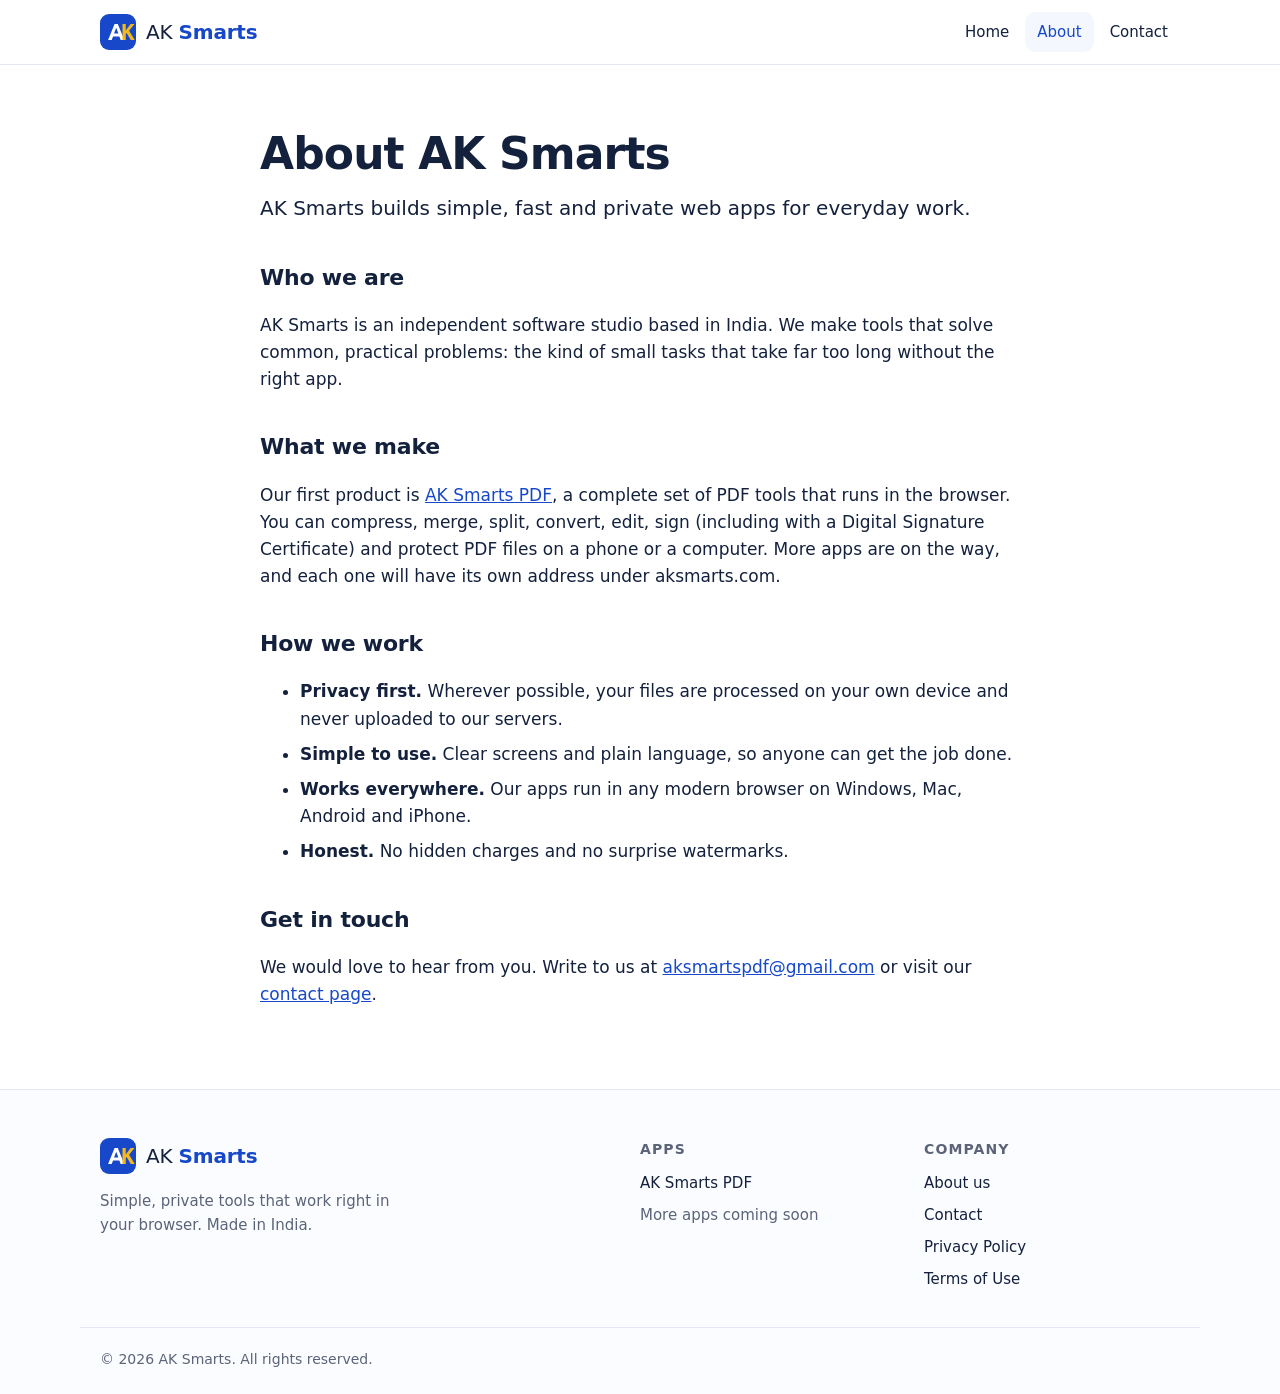
==== about.html @ f4418b17 "Add files via upload" ====
<!doctype html>
<html lang="en">
<head>
<meta charset="utf-8">
<meta name="viewport" content="width=device-width, initial-scale=1">
<title>About us | AK Smarts</title>
<meta name="description" content="Learn about AK Smarts, an Indian software studio building simple, private web apps like AK Smarts PDF.">
<link rel="canonical" href="https://aksmarts.com/about.html">
<meta property="og:title" content="About us | AK Smarts">
<meta property="og:description" content="Learn about AK Smarts, an Indian software studio building simple, private web apps like AK Smarts PDF.">
<meta property="og:url" content="https://aksmarts.com/about.html">
<meta property="og:type" content="website">
<meta property="og:image" content="https://aksmarts.com/pdf-app-icon.png">
<meta name="theme-color" content="#1748c9">
<link rel="icon" href="/favicon.ico" sizes="any">
<link rel="apple-touch-icon" href="/apple-touch-icon.png">
<link rel="stylesheet" href="/style.css">
<script async src="https://pagead2.googlesyndication.com/pagead/js/adsbygoogle.js?client=ca-pub-7291442848970194" crossorigin="anonymous"></script>
</head>
<body>
<header class="top">
  <div class="wrap bar">
    <a class="brand" href="/"><svg class="mark" viewBox="0 0 40 40" aria-hidden="true"><rect width="40" height="40" rx="10" fill="#1748c9"/><path d="M9 29 16.2 11h3.6L27 29h-4l-1.5-4h-7l-1.5 4Zm6.6-7.3h4.8L18 15.2Z" fill="#fff"/><path d="M25 11h3.6v7.2L34 11h4.3l-6 7.6L38.6 29h-4.4l-4.6-7.8-1 1.2V29H25Z" fill="#f5b81b"/></svg><span>AK <b>Smarts</b></span></a>
    <nav><a href="/">Home</a><a href="/about.html" aria-current="page">About</a><a href="/contact.html">Contact</a></nav>
  </div>
</header>
<main>

<section class="wrap section prose">
  <h1>About AK Smarts</h1>
  <p class="lead">AK Smarts builds simple, fast and private web apps for everyday work.</p>
  <h2>Who we are</h2>
  <p>AK Smarts is an independent software studio based in India. We make tools that solve common, practical problems: the kind of small tasks that take far too long without the right app.</p>
  <h2>What we make</h2>
  <p>Our first product is <a href="https://pdf.aksmarts.com/">AK Smarts PDF</a>, a complete set of PDF tools that runs in the browser. You can compress, merge, split, convert, edit, sign (including with a Digital Signature Certificate) and protect PDF files on a phone or a computer. More apps are on the way, and each one will have its own address under aksmarts.com.</p>
  <h2>How we work</h2>
  <ul>
    <li><b>Privacy first.</b> Wherever possible, your files are processed on your own device and never uploaded to our servers.</li>
    <li><b>Simple to use.</b> Clear screens and plain language, so anyone can get the job done.</li>
    <li><b>Works everywhere.</b> Our apps run in any modern browser on Windows, Mac, Android and iPhone.</li>
    <li><b>Honest.</b> No hidden charges and no surprise watermarks.</li>
  </ul>
  <h2>Get in touch</h2>
  <p>We would love to hear from you. Write to us at <a href="mailto:aksmartspdf@gmail.com">aksmartspdf@gmail.com</a> or visit our <a href="/contact.html">contact page</a>.</p>
</section>

</main>
<footer class="foot">
  <div class="wrap fgrid">
    <div>
      <a class="brand" href="/"><svg class="mark" viewBox="0 0 40 40" aria-hidden="true"><rect width="40" height="40" rx="10" fill="#1748c9"/><path d="M9 29 16.2 11h3.6L27 29h-4l-1.5-4h-7l-1.5 4Zm6.6-7.3h4.8L18 15.2Z" fill="#fff"/><path d="M25 11h3.6v7.2L34 11h4.3l-6 7.6L38.6 29h-4.4l-4.6-7.8-1 1.2V29H25Z" fill="#f5b81b"/></svg><span>AK <b>Smarts</b></span></a>
      <p>Simple, private tools that work right in your browser. Made in India.</p>
    </div>
    <div>
      <h4>Apps</h4>
      <a href="https://pdf.aksmarts.com/">AK Smarts PDF</a>
      <span class="muted">More apps coming soon</span>
    </div>
    <div>
      <h4>Company</h4>
      <a href="/about.html">About us</a>
      <a href="/contact.html">Contact</a>
      <a href="/privacy.html">Privacy Policy</a>
      <a href="/terms.html">Terms of Use</a>
    </div>
  </div>
  <div class="wrap copy">© <span id="y">2026</span> AK Smarts. All rights reserved.</div>
</footer>
<script>document.getElementById('y').textContent=new Date().getFullYear()</script>
</body>
</html>
---- style.css ----
:root{--blue:#1748c9;--blue-d:#0f338f;--gold:#f5b81b;--ink:#14213d;--muted:#5b6478;--line:#e3e8f2;--bg:#ffffff;--soft:#f4f7fd;--radius:16px}
*{box-sizing:border-box}
html{scroll-behavior:smooth}
body{margin:0;font-family:system-ui,-apple-system,"Segoe UI",Roboto,"Noto Sans",Arial,sans-serif;color:var(--ink);background:var(--bg);line-height:1.6;font-size:17px}
a{color:var(--blue)}
img{max-width:100%;height:auto}
.wrap{max-width:1120px;margin:0 auto;padding:0 20px}
.muted{color:var(--muted)}

.top{position:sticky;top:0;z-index:10;background:rgba(255,255,255,.92);backdrop-filter:blur(8px);border-bottom:1px solid var(--line)}
.bar{display:flex;align-items:center;justify-content:space-between;height:64px;gap:12px}
.brand{display:flex;align-items:center;gap:10px;text-decoration:none;color:var(--ink);font-size:20px;letter-spacing:-.01em}
.brand b{color:var(--blue)}
.mark{width:36px;height:36px;flex:none}
nav{display:flex;gap:4px}
nav a{text-decoration:none;color:var(--ink);padding:8px 12px;border-radius:10px;font-size:15px;font-weight:500}
nav a:hover,nav a[aria-current]{background:var(--soft);color:var(--blue)}

.hero{background:linear-gradient(135deg,#0f338f 0%,#1748c9 55%,#2a6bf2 100%);color:#fff;padding:80px 0 88px}
.eyebrow{text-transform:uppercase;letter-spacing:.14em;font-size:13px;font-weight:700;color:var(--gold);margin:0 0 12px}
.hero h1{font-size:clamp(32px,5.5vw,56px);line-height:1.1;margin:0 0 18px;max-width:14ch;letter-spacing:-.02em}
.lead{font-size:clamp(17px,2vw,20px);max-width:60ch;margin:0 0 28px}
.hero .lead{color:#dbe5ff}
.cta{display:flex;flex-wrap:wrap;gap:12px}
.btn{display:inline-block;background:var(--gold);color:#1b1500;text-decoration:none;font-weight:700;padding:13px 22px;border-radius:12px;border:2px solid var(--gold);font-size:16px}
.btn:hover{filter:brightness(1.05)}
.btn.ghost{background:transparent;color:inherit;border-color:currentColor}
.prose .btn.ghost,.center .btn.ghost{color:var(--blue)}
.link{font-weight:600;text-decoration:none}
.link:hover{text-decoration:underline}

.section{padding:64px 20px}
h2{font-size:clamp(24px,3vw,32px);margin:0 0 24px;letter-spacing:-.01em}
h3{margin:0 0 8px;font-size:20px}

.apps{display:grid;grid-template-columns:2fr 1fr;gap:24px}
.app-card{border:1px solid var(--line);border-radius:var(--radius);padding:28px;background:#fff;box-shadow:0 6px 24px rgba(20,33,61,.06)}
.app-head{display:flex;align-items:center;gap:16px;margin-bottom:12px}
.app-head img{border-radius:16px}
.app-head h3{margin:0}
.app-head p{margin:0;font-size:15px}
.badge{margin-left:auto;background:#e6f6ec;color:#167a3d;font-weight:700;font-size:13px;padding:4px 10px;border-radius:999px}
.tools{display:grid;grid-template-columns:repeat(2,1fr);gap:10px;margin:20px 0 24px}
.tool{display:flex;gap:12px;align-items:center;padding:12px;border:1px solid var(--line);border-radius:12px;text-decoration:none;color:var(--ink)}
.tool:hover{border-color:var(--blue);background:var(--soft)}
.ti{width:40px;height:40px;flex:none;border-radius:10px;background:var(--soft);color:var(--blue);display:grid;place-items:center;font-weight:700;font-size:18px}
.tool b{display:block;font-size:15px}
.tool small{display:block;color:var(--muted);font-size:13px;line-height:1.35}
.soon{background:var(--soft);border-style:dashed;display:flex;flex-direction:column;justify-content:center}
.soon-icon{width:56px;height:56px;border-radius:14px;background:#fff;border:1px dashed #b9c5e0;display:grid;place-items:center;font-size:30px;color:var(--blue);margin-bottom:16px}

.why{background:var(--soft)}
.grid3{display:grid;grid-template-columns:repeat(3,1fr);gap:20px}
.cards2{display:grid;grid-template-columns:repeat(2,1fr);gap:20px;margin:24px 0}
.feat{background:#fff;border:1px solid var(--line);border-radius:var(--radius);padding:24px}
.feat p{margin:0 0 6px}
.about-short p{max-width:72ch}

.contact-box{display:flex;align-items:center;justify-content:space-between;gap:20px;flex-wrap:wrap;background:var(--ink);color:#fff;border-radius:var(--radius);padding:32px}
.contact-box h2{margin:0 0 6px}
.contact-box p{margin:0;color:#c8d0e3}
.contact-box .btn{word-break:break-all}

.prose{max-width:800px}
.prose h1{font-size:clamp(30px,4.5vw,44px);line-height:1.15;margin:0 0 12px;letter-spacing:-.02em}
.prose h2{font-size:22px;margin:36px 0 10px}
.prose li{margin-bottom:8px}
.center{text-align:center;margin:0 auto}
.center .lead{margin-left:auto;margin-right:auto}

.foot{border-top:1px solid var(--line);background:#fbfcff;padding:48px 0 24px;font-size:15px}
.fgrid{display:grid;grid-template-columns:2fr 1fr 1fr;gap:28px}
.foot h4{margin:0 0 10px;font-size:14px;text-transform:uppercase;letter-spacing:.08em;color:var(--muted)}
.foot a:not(.brand),.foot .muted{display:block;text-decoration:none;color:var(--ink);margin-bottom:8px}
.foot .muted{color:var(--muted)}
.foot a:not(.brand):hover{color:var(--blue)}
.foot p{color:var(--muted);max-width:34ch}
.copy{margin-top:28px;padding-top:20px;border-top:1px solid var(--line);color:var(--muted);font-size:14px}

@media (max-width:900px){
  .apps{grid-template-columns:1fr}
  .grid3{grid-template-columns:1fr 1fr}
  .fgrid{grid-template-columns:1fr 1fr}
  .fgrid>div:first-child{grid-column:1/-1}
}
@media (max-width:600px){
  body{font-size:16px}
  .wrap{padding:0 16px}
  .section{padding:44px 16px}
  .hero{padding:56px 0 60px}
  .brand span{font-size:18px}
  nav a{padding:8px 8px;font-size:14px}
  .tools,.grid3,.cards2{grid-template-columns:1fr}
  .app-card{padding:20px}
  .contact-box{padding:24px}
  .fgrid{grid-template-columns:1fr 1fr}
}
@media (max-width:380px){ .brand span{display:none} }
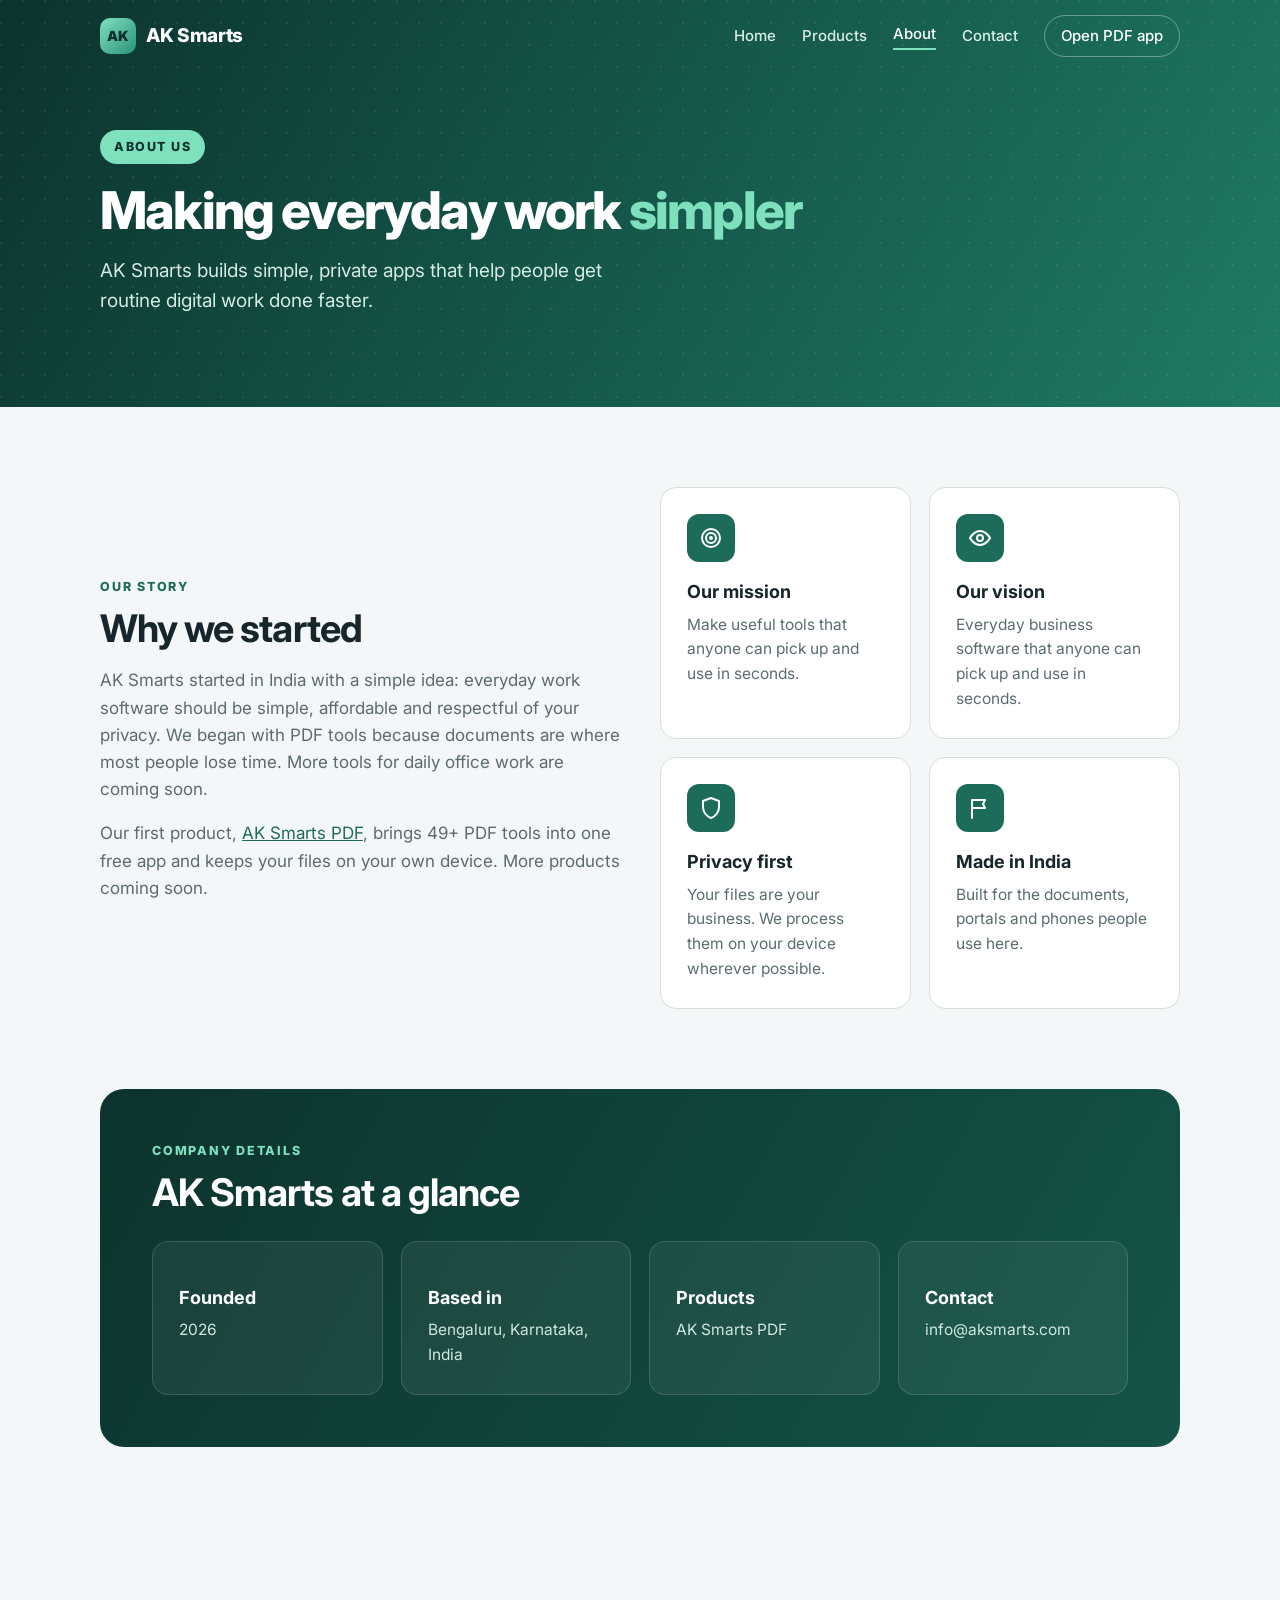
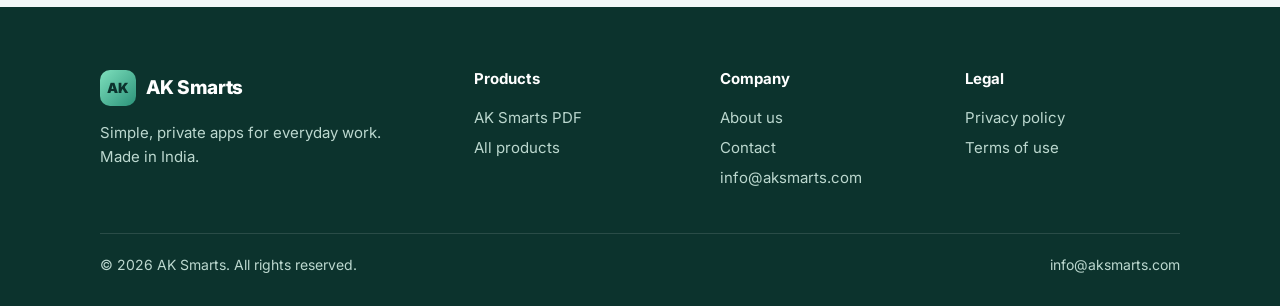
==== commit 3f6b5fe2: "Add files via upload" ====
--- a/about.html
+++ b/about.html
@@ -2,70 +2,63 @@
 <html lang="en">
 <head>
 <meta charset="utf-8">
-<meta name="viewport" content="width=device-width, initial-scale=1">
-<title>About us | AK Smarts</title>
-<meta name="description" content="Learn about AK Smarts, an Indian software studio building simple, private web apps like AK Smarts PDF.">
-<link rel="canonical" href="https://aksmarts.com/about.html">
-<meta property="og:title" content="About us | AK Smarts">
-<meta property="og:description" content="Learn about AK Smarts, an Indian software studio building simple, private web apps like AK Smarts PDF.">
-<meta property="og:url" content="https://aksmarts.com/about.html">
-<meta property="og:type" content="website">
-<meta property="og:image" content="https://aksmarts.com/pdf-app-icon.png">
-<meta name="theme-color" content="#1748c9">
-<link rel="icon" href="/favicon.ico" sizes="any">
-<link rel="apple-touch-icon" href="/apple-touch-icon.png">
-<link rel="stylesheet" href="/style.css">
-<script async src="https://pagead2.googlesyndication.com/pagead/js/adsbygoogle.js?client=ca-pub-7291442848970194" crossorigin="anonymous"></script>
+<meta name="viewport" content="width=device-width,initial-scale=1">
+<title>About us — AK Smarts</title>
+<meta name="description" content="About AK Smarts, the company behind AK Smarts PDF.">
+<link rel="icon" href="assets/favicon.ico">
+<link rel="preconnect" href="https://fonts.googleapis.com"><link rel="preconnect" href="https://fonts.gstatic.com" crossorigin>
+<link href="https://fonts.googleapis.com/css2?family=Inter:wght@400;500;600;700;800;900&display=swap" rel="stylesheet">
+<link rel="stylesheet" href="assets/style.css">
 </head>
 <body>
-<header class="top">
-  <div class="wrap bar">
-    <a class="brand" href="/"><svg class="mark" viewBox="0 0 40 40" aria-hidden="true"><rect width="40" height="40" rx="10" fill="#1748c9"/><path d="M9 29 16.2 11h3.6L27 29h-4l-1.5-4h-7l-1.5 4Zm6.6-7.3h4.8L18 15.2Z" fill="#fff"/><path d="M25 11h3.6v7.2L34 11h4.3l-6 7.6L38.6 29h-4.4l-4.6-7.8-1 1.2V29H25Z" fill="#f5b81b"/></svg><span>AK <b>Smarts</b></span></a>
-    <nav><a href="/">Home</a><a href="/about.html" aria-current="page">About</a><a href="/contact.html">Contact</a></nav>
+<header class="site-header">
+ <div class="wrap nav">
+  <a class="brand" href="index.html"><span class="mark">AK</span>AK Smarts</a>
+  <button class="menu-btn" aria-label="Menu" onclick="document.querySelector('.nav-links').classList.toggle('open')">☰</button>
+  <nav class="nav-links"><a href="index.html">Home</a><a href="products.html">Products</a><a href="about.html" class=active>About</a><a href="contact.html">Contact</a><a class="nav-cta" href="https://pdf.aksmarts.com">Open PDF app</a></nav>
+ </div>
+</header>
+<section class="hero small"><div class="wrap">
+<span class="pill">About us</span><h1>Making everyday work <span class="accent">simpler</span></h1><p class="lead">AK Smarts builds simple, private apps that help people get routine digital work done faster.</p></div></section>
+<section class="block"><div class="wrap">
+ <div class="grid g2" style="align-items:center;gap:40px">
+  <div>
+   <p class="eyebrow">Our story</p>
+   <h2>Why we started</h2>
+   <p style="color:var(--muted);font-size:17px">AK Smarts started in India with a simple idea: everyday work software should be simple, affordable and respectful of your privacy. We began with PDF tools because documents are where most people lose time. More tools for daily office work are coming soon.</p>
+   <p style="color:var(--muted);font-size:17px">Our first product, <a href="https://pdf.aksmarts.com">AK Smarts PDF</a>, brings 49+ PDF tools into one free app and keeps your files on your own device. More products coming soon.</p>
   </div>
-</header>
-<main>
+  <div class="grid g2">
+   <div class="card"><span class="ico big"><svg viewBox="0 0 24 24" fill="none" stroke="currentColor" stroke-width="2" stroke-linecap="round" stroke-linejoin="round" aria-hidden="true"><circle cx="12" cy="12" r="9"/><circle cx="12" cy="12" r="5"/><circle cx="12" cy="12" r="1"/></svg></span><h3>Our mission</h3><p>Make useful tools that anyone can pick up and use in seconds.</p></div>
+   <div class="card"><span class="ico big"><svg viewBox="0 0 24 24" fill="none" stroke="currentColor" stroke-width="2" stroke-linecap="round" stroke-linejoin="round" aria-hidden="true"><path d="M2 12s3.6-7 10-7 10 7 10 7-3.6 7-10 7S2 12 2 12z"/><circle cx="12" cy="12" r="3"/></svg></span><h3>Our vision</h3><p>Everyday business software that anyone can pick up and use in seconds.</p></div>
+   <div class="card"><span class="ico big"><svg viewBox="0 0 24 24" fill="none" stroke="currentColor" stroke-width="2" stroke-linecap="round" stroke-linejoin="round" aria-hidden="true"><path d="M12 2 4 5v6c0 5 3.4 9.4 8 11 4.6-1.6 8-6 8-11V5z"/></svg></span><h3>Privacy first</h3><p>Your files are your business. We process them on your device wherever possible.</p></div>
+   <div class="card"><span class="ico big"><svg viewBox="0 0 24 24" fill="none" stroke="currentColor" stroke-width="2" stroke-linecap="round" stroke-linejoin="round" aria-hidden="true"><path d="M4 22V4M4 4h13l-2 4 2 4H4"/></svg></span><h3>Made in India</h3><p>Built for the documents, portals and phones people use here.</p></div>
+  </div>
+ </div>
+</div></section>
 
-<section class="wrap section prose">
-  <h1>About AK Smarts</h1>
-  <p class="lead">AK Smarts builds simple, fast and private web apps for everyday work.</p>
-  <h2>Who we are</h2>
-  <p>AK Smarts is an independent software studio based in India. We make tools that solve common, practical problems: the kind of small tasks that take far too long without the right app.</p>
-  <h2>What we make</h2>
-  <p>Our first product is <a href="https://pdf.aksmarts.com/">AK Smarts PDF</a>, a complete set of PDF tools that runs in the browser. You can compress, merge, split, convert, edit, sign (including with a Digital Signature Certificate) and protect PDF files on a phone or a computer. More apps are on the way, and each one will have its own address under aksmarts.com.</p>
-  <h2>How we work</h2>
-  <ul>
-    <li><b>Privacy first.</b> Wherever possible, your files are processed on your own device and never uploaded to our servers.</li>
-    <li><b>Simple to use.</b> Clear screens and plain language, so anyone can get the job done.</li>
-    <li><b>Works everywhere.</b> Our apps run in any modern browser on Windows, Mac, Android and iPhone.</li>
-    <li><b>Honest.</b> No hidden charges and no surprise watermarks.</li>
-  </ul>
-  <h2>Get in touch</h2>
-  <p>We would love to hear from you. Write to us at <a href="mailto:aksmartspdf@gmail.com">aksmartspdf@gmail.com</a> or visit our <a href="/contact.html">contact page</a>.</p>
-</section>
 
-</main>
-<footer class="foot">
-  <div class="wrap fgrid">
-    <div>
-      <a class="brand" href="/"><svg class="mark" viewBox="0 0 40 40" aria-hidden="true"><rect width="40" height="40" rx="10" fill="#1748c9"/><path d="M9 29 16.2 11h3.6L27 29h-4l-1.5-4h-7l-1.5 4Zm6.6-7.3h4.8L18 15.2Z" fill="#fff"/><path d="M25 11h3.6v7.2L34 11h4.3l-6 7.6L38.6 29h-4.4l-4.6-7.8-1 1.2V29H25Z" fill="#f5b81b"/></svg><span>AK <b>Smarts</b></span></a>
-      <p>Simple, private tools that work right in your browser. Made in India.</p>
-    </div>
-    <div>
-      <h4>Apps</h4>
-      <a href="https://pdf.aksmarts.com/">AK Smarts PDF</a>
-      <span class="muted">More apps coming soon</span>
-    </div>
-    <div>
-      <h4>Company</h4>
-      <a href="/about.html">About us</a>
-      <a href="/contact.html">Contact</a>
-      <a href="/privacy.html">Privacy Policy</a>
-      <a href="/terms.html">Terms of Use</a>
-    </div>
+<section class="block" style="padding-top:0"><div class="wrap"><div class="band">
+ <p class="eyebrow">Company details</p>
+ <h2>AK Smarts at a glance</h2>
+ <div class="grid g4" style="margin-top:26px">
+  <div class="card"><h3>Founded</h3><p>2026</p></div>
+  <div class="card"><h3>Based in</h3><p>Bengaluru, Karnataka, India</p></div>
+  <div class="card"><h3>Products</h3><p>AK Smarts PDF</p></div>
+  <div class="card"><h3>Contact</h3><p>info@aksmarts.com</p></div>
+ </div>
+</div></div></section>
+<footer>
+ <div class="wrap">
+  <div class="foot">
+   <div><a class="brand" href="index.html"><span class="mark">AK</span>AK Smarts</a>
+    <p>Simple, private apps for everyday work. Made in India.</p></div>
+   <div><h4>Products</h4><a href="https://pdf.aksmarts.com">AK Smarts PDF</a><a href="products.html">All products</a></div>
+   <div><h4>Company</h4><a href="about.html">About us</a><a href="contact.html">Contact</a><a href="mailto:info@aksmarts.com">info@aksmarts.com</a></div>
+   <div><h4>Legal</h4><a href="privacy.html">Privacy policy</a><a href="terms.html">Terms of use</a></div>
   </div>
-  <div class="wrap copy">© <span id="y">2026</span> AK Smarts. All rights reserved.</div>
+  <div class="copy"><span>© 2026 AK Smarts. All rights reserved.</span><span>info@aksmarts.com</span></div>
+ </div>
 </footer>
-<script>document.getElementById('y').textContent=new Date().getFullYear()</script>
 </body>
-</html>
+</html>
--- a/assets/style.css
+++ b/assets/style.css
@@ -0,0 +1,178 @@
+/* AK Smarts — main website styles. Colours match pdf.aksmarts.com */
+:root{
+  --green-900:#0c332d; --green-800:#145447; --green-700:#1d6b59; --green-500:#2b9279;
+  --mint:#7ee0bd; --mint-soft:#e4f1ed; --ink:#17262a; --muted:#5b6b70;
+  --line:#d5e0dd; --bg:#f4f7f7; --white:#fff; --amber:#ffb238;
+  --radius:16px; --shadow:0 10px 30px rgba(12,51,45,.10);
+}
+*{box-sizing:border-box}
+html{scroll-behavior:smooth}
+body{margin:0;font-family:Inter,system-ui,-apple-system,"Segoe UI",Roboto,sans-serif;color:var(--ink);background:var(--bg);line-height:1.6;-webkit-font-smoothing:antialiased}
+img{max-width:100%;display:block}
+a{color:var(--green-700)}
+.wrap{max-width:1120px;margin:0 auto;padding:0 20px}
+
+/* Header */
+.site-header{position:absolute;top:0;left:0;right:0;z-index:10}
+.site-header.solid{position:static;background:var(--green-900)}
+.nav{display:flex;align-items:center;justify-content:space-between;height:72px}
+.brand{display:flex;align-items:center;gap:10px;color:#fff;text-decoration:none;font-weight:800;font-size:19px;letter-spacing:-.01em}
+.mark{width:36px;height:36px;border-radius:10px;background:linear-gradient(135deg,var(--mint),var(--green-500));display:grid;place-items:center;color:var(--green-900);font-weight:900;font-size:14px;letter-spacing:-.02em}
+.nav-links{display:flex;align-items:center;gap:26px}
+.nav-links a{color:#d9eee7;text-decoration:none;font-size:15px;font-weight:500}
+.nav-links a:hover,.nav-links a.active{color:#fff}
+.nav-links a.active{box-shadow:inset 0 -2px 0 var(--mint);padding-bottom:4px}
+.nav-cta{border:1px solid rgba(255,255,255,.35);padding:8px 16px;border-radius:999px;color:#fff!important}
+.menu-btn{display:none;background:none;border:1px solid rgba(255,255,255,.35);color:#fff;border-radius:10px;padding:7px 11px;font-size:15px}
+
+/* Hero */
+.hero{position:relative;color:#fff;background:
+  radial-gradient(circle at 1px 1px,rgba(255,255,255,.07) 1px,transparent 0) 0 0/22px 22px,
+  linear-gradient(120deg,var(--green-900) 0%,var(--green-800) 45%,#1f7a64 100%);
+  padding:140px 0 90px;overflow:hidden}
+.hero.small{padding:130px 0 60px}
+.hero-grid{display:grid;grid-template-columns:1.1fr 1fr;gap:48px;align-items:center}
+.pill{display:inline-block;background:var(--mint);color:var(--green-900);font-weight:800;font-size:12.5px;letter-spacing:.12em;text-transform:uppercase;padding:7px 14px;border-radius:999px}
+h1{font-size:clamp(38px,6vw,64px);line-height:1.04;letter-spacing:-.035em;margin:20px 0 18px;font-weight:800}
+h1 .accent,.accent{color:var(--mint)}
+.hero p.lead{font-size:19px;color:#d4ebe3;max-width:540px;margin:0 0 30px}
+.hero.small h1{font-size:clamp(34px,5vw,52px)}
+.btns{display:flex;gap:12px;flex-wrap:wrap}
+.btn{display:inline-flex;align-items:center;gap:8px;padding:14px 24px;border-radius:12px;font-weight:700;font-size:16px;text-decoration:none;border:0;cursor:pointer;font-family:inherit}
+.btn-primary{background:var(--mint);color:var(--green-900)}
+.btn-primary:hover{background:#9aeacd}
+.btn-ghost{border:1px solid rgba(255,255,255,.4);color:#fff}
+.btn-ghost:hover{background:rgba(255,255,255,.08)}
+.btn-dark{background:var(--green-700);color:#fff}
+.btn-dark:hover{background:var(--green-800)}
+.ticks{display:flex;flex-wrap:wrap;gap:8px 20px;margin-top:26px;color:#cfe7df;font-size:14.5px}
+.ticks span::before{content:"✓ ";color:var(--mint);font-weight:800}
+
+.showcase{position:relative}
+.showcase .frame{background:#fff;border-radius:14px;padding:6px;box-shadow:0 30px 60px rgba(0,0,0,.35);transform:rotate(-1.5deg)}
+.showcase .frame img{border-radius:10px}
+.tag{position:absolute;top:-18px;left:-14px;background:var(--amber);color:#1b1300;font-weight:800;padding:8px 14px;border-radius:10px;transform:rotate(-5deg);box-shadow:0 8px 20px rgba(0,0,0,.25);font-size:15px;z-index:2}
+.tag small{display:block;font-weight:700;font-size:11.5px}
+
+/* Strip */
+.strip{background:#fff;border-bottom:1px solid var(--line)}
+.strip .wrap{display:grid;grid-template-columns:repeat(4,1fr);gap:16px;padding:22px 20px}
+.strip div{display:flex;align-items:center;gap:12px;font-weight:600}
+.ico{width:40px;height:40px;border-radius:10px;background:var(--mint-soft);color:var(--green-700);display:grid;place-items:center;flex:none}
+.ico svg{width:20px;height:20px}
+
+/* Sections */
+section.block{padding:80px 0}
+.eyebrow{color:var(--green-700);font-weight:800;font-size:12.5px;letter-spacing:.14em;text-transform:uppercase;margin:0 0 10px}
+h2{font-size:clamp(28px,3.6vw,38px);letter-spacing:-.025em;line-height:1.15;margin:0 0 12px}
+.sub{color:var(--muted);font-size:17.5px;margin:0 0 36px;max-width:640px}
+.grid{display:grid;gap:18px}
+.g2{grid-template-columns:repeat(2,1fr)} .g3{grid-template-columns:repeat(3,1fr)} .g4{grid-template-columns:repeat(4,1fr)}
+.card{background:#fff;border:1px solid var(--line);border-radius:var(--radius);padding:26px}
+.card h3{margin:16px 0 6px;font-size:18px}
+.card p{margin:0;color:var(--muted);font-size:15.5px}
+.card.hover{transition:transform .15s,box-shadow .15s}
+.card.hover:hover{transform:translateY(-3px);box-shadow:var(--shadow)}
+.ico.big{width:48px;height:48px;border-radius:12px;background:var(--green-700);color:#fff}
+.ico.big svg{width:24px;height:24px}
+
+/* Product feature */
+.product{display:grid;grid-template-columns:1fr 1fr;gap:0;background:#fff;border:1px solid var(--line);border-radius:22px;overflow:hidden;box-shadow:var(--shadow)}
+.product .info{padding:40px}
+.product .visual{background:linear-gradient(140deg,var(--green-900),#1f7a64);display:grid;place-items:center;padding:34px}
+.product .visual img{border-radius:12px;box-shadow:0 20px 40px rgba(0,0,0,.35)}
+.app-head{display:flex;align-items:center;gap:14px}
+.app-head img{width:58px;height:58px;border-radius:14px}
+.app-head h3{margin:0;font-size:24px;letter-spacing:-.02em}
+.app-head .url{color:var(--green-700);font-weight:600;font-size:14.5px}
+.badge{display:inline-block;font-size:12px;font-weight:800;padding:4px 10px;border-radius:999px;background:var(--mint-soft);color:var(--green-700);letter-spacing:.04em}
+.chips{display:flex;flex-wrap:wrap;gap:8px;margin:18px 0 24px}
+.chips span{border:1px solid var(--line);border-radius:999px;padding:5px 12px;font-size:13.5px;color:var(--ink);background:var(--bg)}
+ul.checks{list-style:none;padding:0;margin:0 0 26px}
+ul.checks li{padding:5px 0 5px 28px;position:relative;color:var(--ink)}
+ul.checks li::before{content:"✓";position:absolute;left:0;top:5px;width:20px;height:20px;border-radius:50%;background:var(--mint-soft);color:var(--green-700);font-size:12px;font-weight:900;display:grid;place-items:center}
+.soon{border:2px dashed var(--line);background:transparent;display:flex;flex-direction:column;justify-content:center;min-height:200px}
+.soon .ico{background:#fff}
+
+/* Dark band */
+.band{background:linear-gradient(120deg,var(--green-900),var(--green-800));color:#fff;border-radius:24px;padding:52px}
+.band .eyebrow{color:var(--mint)}
+.band .sub{color:#cfe7df}
+.band .card{background:rgba(255,255,255,.06);border-color:rgba(255,255,255,.14)}
+.band .card p{color:#cfe7df}
+.band .card h3{color:#fff}
+.band .ico{background:rgba(126,224,189,.15);color:var(--mint)}
+
+/* CTA */
+.cta{background:var(--mint-soft);border-radius:24px;padding:56px 24px;text-align:center}
+.cta h2{margin-bottom:8px}
+.cta p{color:var(--muted);margin:0 0 24px}
+
+/* Steps */
+.num{width:34px;height:34px;border-radius:50%;background:var(--green-700);color:#fff;font-weight:800;display:grid;place-items:center}
+
+/* Team */
+.person{text-align:center}
+.avatar{width:84px;height:84px;margin:0 auto;border-radius:50%;background:linear-gradient(135deg,var(--mint),var(--green-500));color:var(--green-900);font-size:30px;font-weight:800;display:grid;place-items:center}
+.ph{background:#fff4d6;color:#7a5200;border-radius:6px;padding:1px 6px;font-size:.92em;font-weight:600;white-space:nowrap}
+
+/* Contact */
+.contact-grid{display:grid;grid-template-columns:1fr 1.3fr;gap:24px}
+label{display:block;font-weight:600;font-size:14.5px;margin:0 0 6px}
+input,textarea,select{width:100%;font:inherit;font-size:15.5px;padding:12px 14px;border:1px solid var(--line);border-radius:10px;background:#fff;color:var(--ink);margin-bottom:16px}
+input:focus,textarea:focus,select:focus{outline:2px solid var(--green-500);border-color:transparent}
+.row2{display:grid;grid-template-columns:1fr 1fr;gap:14px}
+.contact-item{display:flex;gap:14px;align-items:flex-start;padding:16px 0;border-bottom:1px solid var(--line)}
+.contact-item:last-child{border-bottom:0}
+.contact-item b{display:block}
+.contact-item span{color:var(--muted);font-size:15px}
+
+/* Legal */
+.legal{background:#fff;border:1px solid var(--line);border-radius:var(--radius);padding:44px;max-width:860px;margin:0 auto}
+.legal h2{font-size:22px;margin:34px 0 8px}
+.legal h2:first-of-type{margin-top:0}
+.legal p,.legal li{color:#33464b;font-size:16px}
+.note{background:#fff8ea;border:1px solid #f3dca8;border-radius:12px;padding:14px 18px;color:#6b4c00;font-size:14.5px;margin-bottom:28px}
+.toc{display:flex;flex-wrap:wrap;gap:8px;margin-bottom:30px}
+.toc a{font-size:14px;text-decoration:none;border:1px solid var(--line);border-radius:999px;padding:5px 12px}
+
+/* Footer */
+footer{background:var(--green-900);color:#bcd8cf;padding:60px 0 30px;margin-top:80px}
+.foot{display:grid;grid-template-columns:1.6fr 1fr 1fr 1fr;gap:30px}
+footer h4{color:#fff;margin:0 0 12px;font-size:15px}
+footer a{color:#bcd8cf;text-decoration:none;display:block;padding:3px 0;font-size:15px}
+footer a:hover{color:#fff}
+footer p{font-size:15px;margin:12px 0 0;max-width:320px}
+.copy{border-top:1px solid rgba(255,255,255,.12);margin-top:40px;padding-top:20px;font-size:14px;display:flex;justify-content:space-between;flex-wrap:wrap;gap:10px}
+
+/* Phone */
+@media (max-width:860px){
+  .hero{padding:110px 0 60px}
+  .hero-grid,.product,.contact-grid{grid-template-columns:1fr}
+  .showcase{margin-top:16px}
+  .g3,.g4{grid-template-columns:1fr 1fr}
+  .strip .wrap{grid-template-columns:1fr 1fr}
+  .foot{grid-template-columns:1fr 1fr}
+  .band{padding:36px 22px}
+  .product .info{padding:28px}
+  .legal{padding:26px}
+  .menu-btn{display:block}
+  .nav-links{display:none;position:absolute;top:66px;left:16px;right:16px;flex-direction:column;align-items:stretch;gap:0;background:var(--green-900);border:1px solid rgba(255,255,255,.15);border-radius:14px;padding:8px}
+  .nav-links.open{display:flex}
+  .nav-links a{padding:12px 14px}
+  .nav-links a.active{box-shadow:none;background:rgba(255,255,255,.08);border-radius:8px}
+  .nav-cta{text-align:center;margin-top:6px}
+}
+@media (max-width:540px){
+  .wrap{padding:0 16px}
+  .g2,.g3,.g4,.row2{grid-template-columns:1fr}
+  .strip .wrap{gap:14px;font-size:14.5px}
+  section.block{padding:56px 0}
+  .hero p.lead{font-size:17px}
+  .foot{grid-template-columns:1fr 1fr}
+  .foot > div:first-child{grid-column:1/-1}
+}
+.btn svg{width:18px;height:18px;flex:none}
+.showcase img{border-radius:14px;box-shadow:0 30px 60px rgba(0,0,0,.35)}
+.grid > *{min-width:0}
+.ph{white-space:normal}
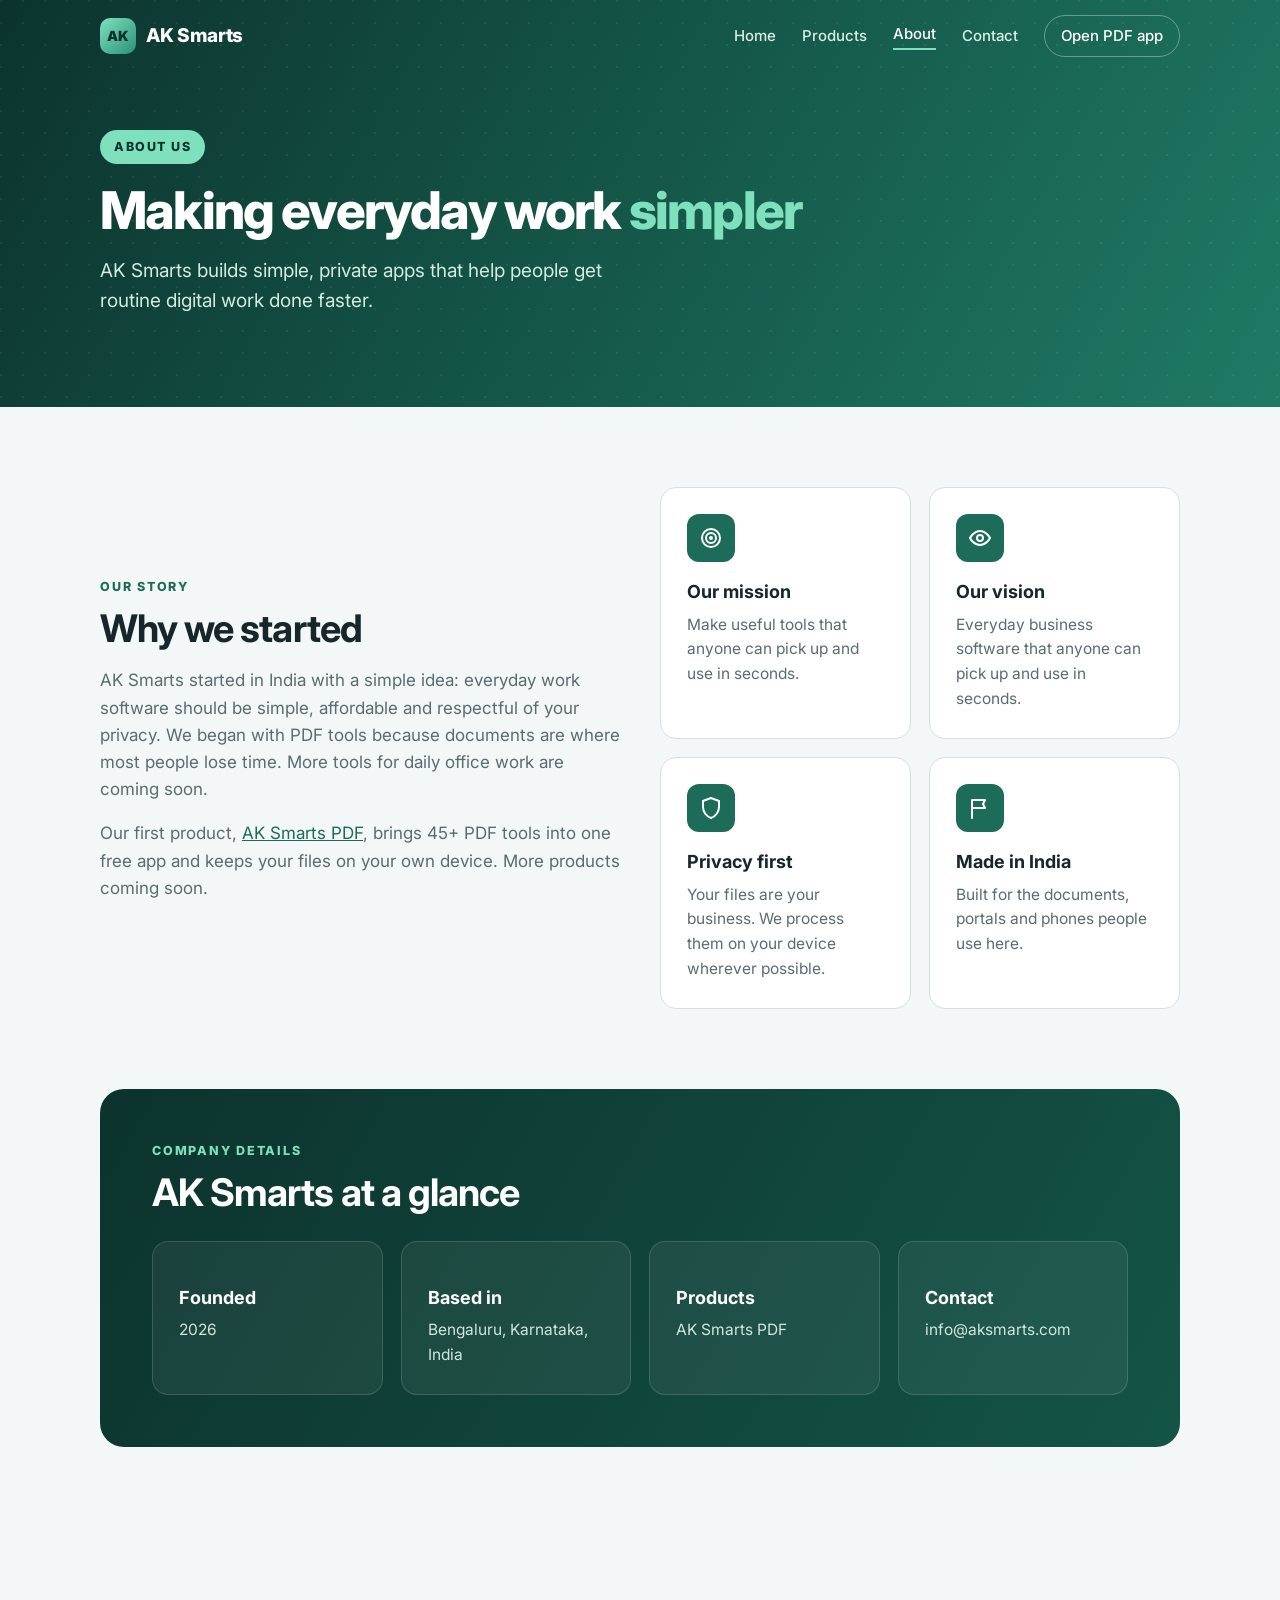
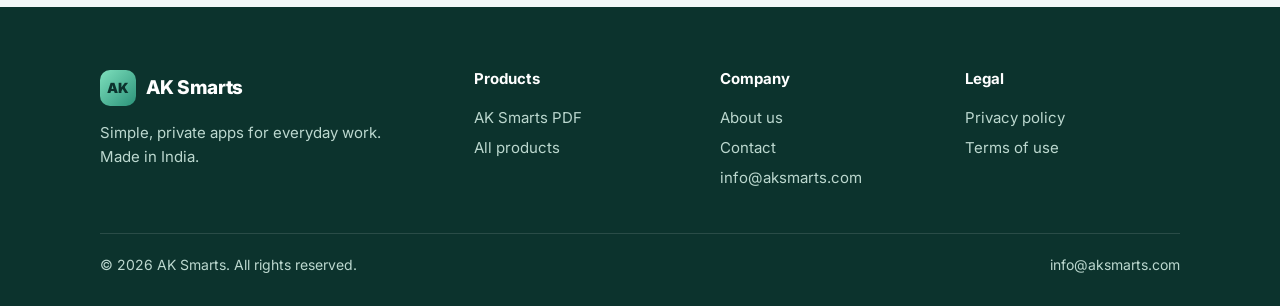
==== commit 6a3b75f5: "Add files via upload" ====
--- a/about.html
+++ b/about.html
@@ -15,7 +15,7 @@
  <div class="wrap nav">
   <a class="brand" href="index.html"><span class="mark">AK</span>AK Smarts</a>
   <button class="menu-btn" aria-label="Menu" onclick="document.querySelector('.nav-links').classList.toggle('open')">☰</button>
-  <nav class="nav-links"><a href="index.html">Home</a><a href="products.html">Products</a><a href="about.html" class=active>About</a><a href="contact.html">Contact</a><a class="nav-cta" href="https://pdf.aksmarts.com">Open PDF app</a></nav>
+  <nav class="nav-links"><a href="index.html">Home</a><a href="products.html">Products</a><a href="about.html" class=active>About</a><a href="contact.html">Contact</a><a class="nav-cta" href="https://pdf.aksmarts.com/app">Open PDF app</a></nav>
  </div>
 </header>
 <section class="hero small"><div class="wrap">
@@ -26,7 +26,7 @@
    <p class="eyebrow">Our story</p>
    <h2>Why we started</h2>
    <p style="color:var(--muted);font-size:17px">AK Smarts started in India with a simple idea: everyday work software should be simple, affordable and respectful of your privacy. We began with PDF tools because documents are where most people lose time. More tools for daily office work are coming soon.</p>
-   <p style="color:var(--muted);font-size:17px">Our first product, <a href="https://pdf.aksmarts.com">AK Smarts PDF</a>, brings 49+ PDF tools into one free app and keeps your files on your own device. More products coming soon.</p>
+   <p style="color:var(--muted);font-size:17px">Our first product, <a href="https://pdf.aksmarts.com/app">AK Smarts PDF</a>, brings 45+ PDF tools into one free app and keeps your files on your own device. More products coming soon.</p>
   </div>
   <div class="grid g2">
    <div class="card"><span class="ico big"><svg viewBox="0 0 24 24" fill="none" stroke="currentColor" stroke-width="2" stroke-linecap="round" stroke-linejoin="round" aria-hidden="true"><circle cx="12" cy="12" r="9"/><circle cx="12" cy="12" r="5"/><circle cx="12" cy="12" r="1"/></svg></span><h3>Our mission</h3><p>Make useful tools that anyone can pick up and use in seconds.</p></div>
@@ -53,7 +53,7 @@
   <div class="foot">
    <div><a class="brand" href="index.html"><span class="mark">AK</span>AK Smarts</a>
     <p>Simple, private apps for everyday work. Made in India.</p></div>
-   <div><h4>Products</h4><a href="https://pdf.aksmarts.com">AK Smarts PDF</a><a href="products.html">All products</a></div>
+   <div><h4>Products</h4><a href="https://pdf.aksmarts.com/app">AK Smarts PDF</a><a href="products.html">All products</a></div>
    <div><h4>Company</h4><a href="about.html">About us</a><a href="contact.html">Contact</a><a href="mailto:info@aksmarts.com">info@aksmarts.com</a></div>
    <div><h4>Legal</h4><a href="privacy.html">Privacy policy</a><a href="terms.html">Terms of use</a></div>
   </div>
